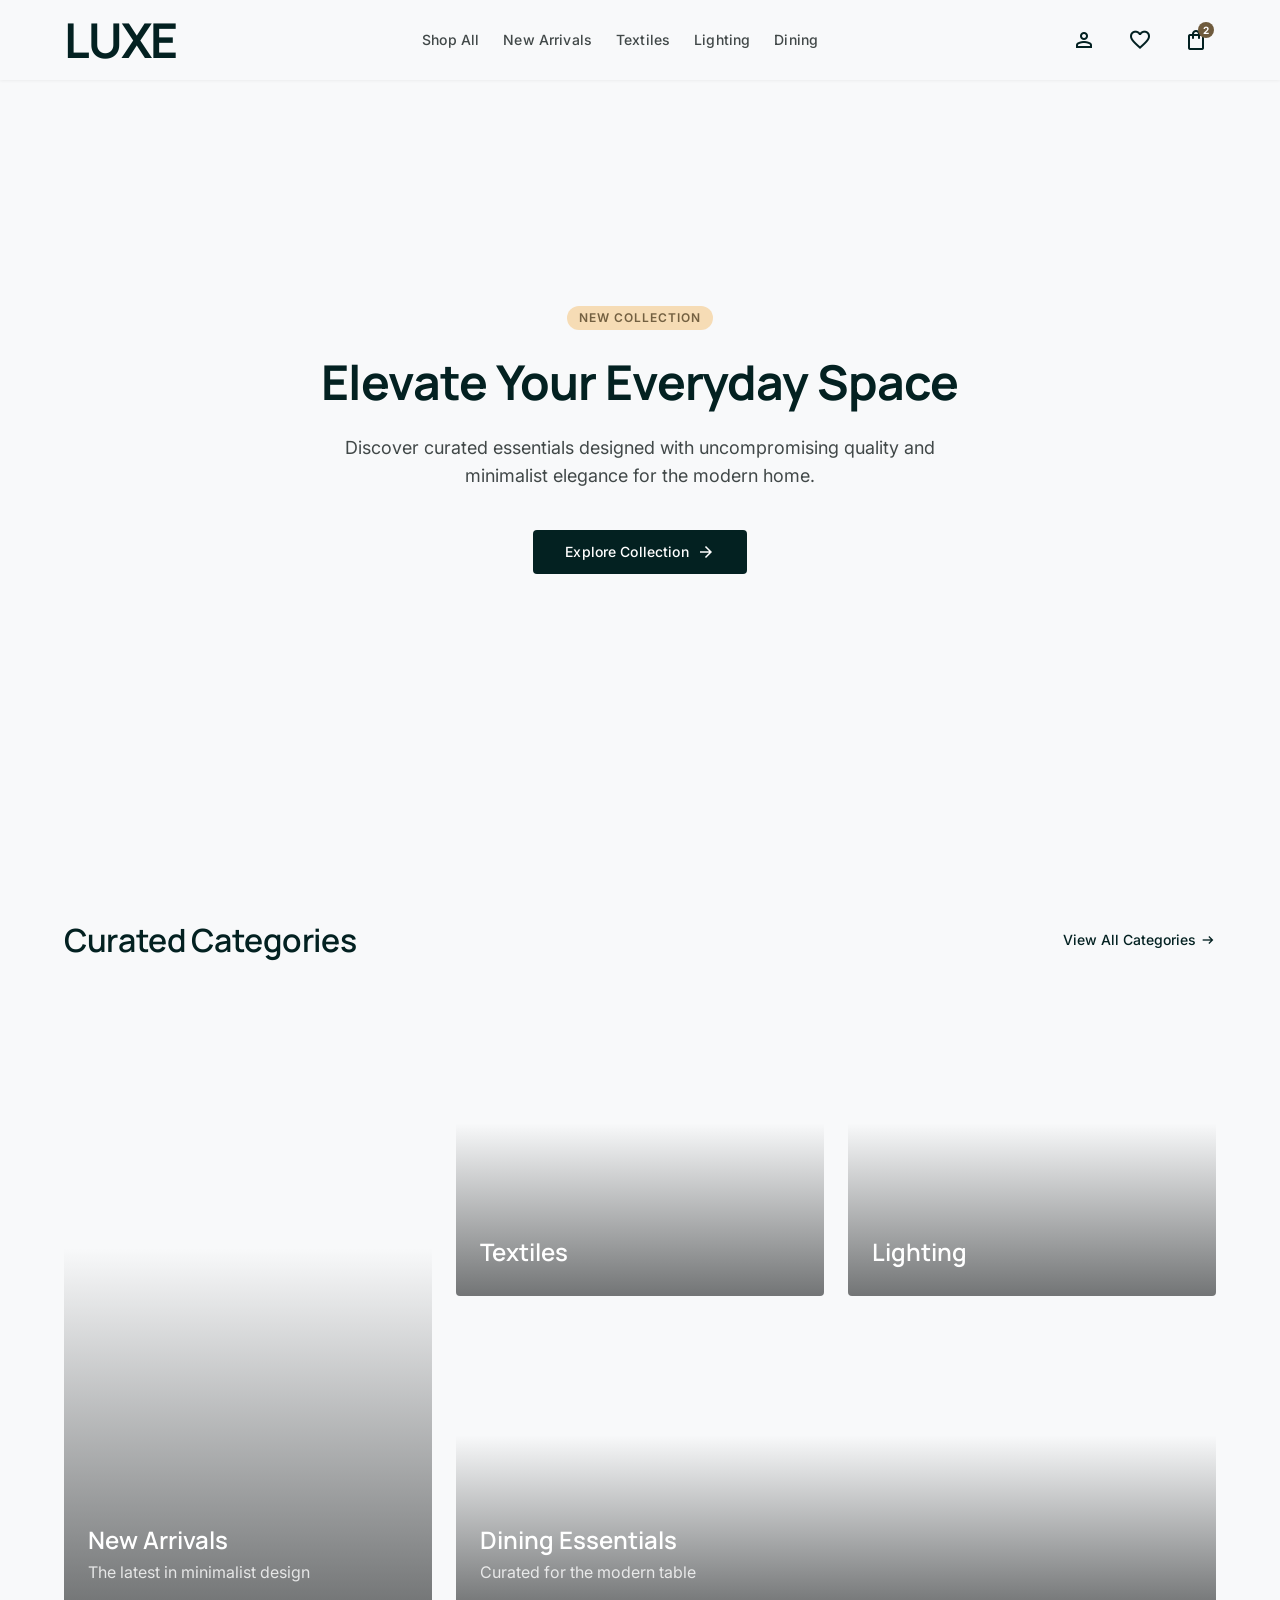
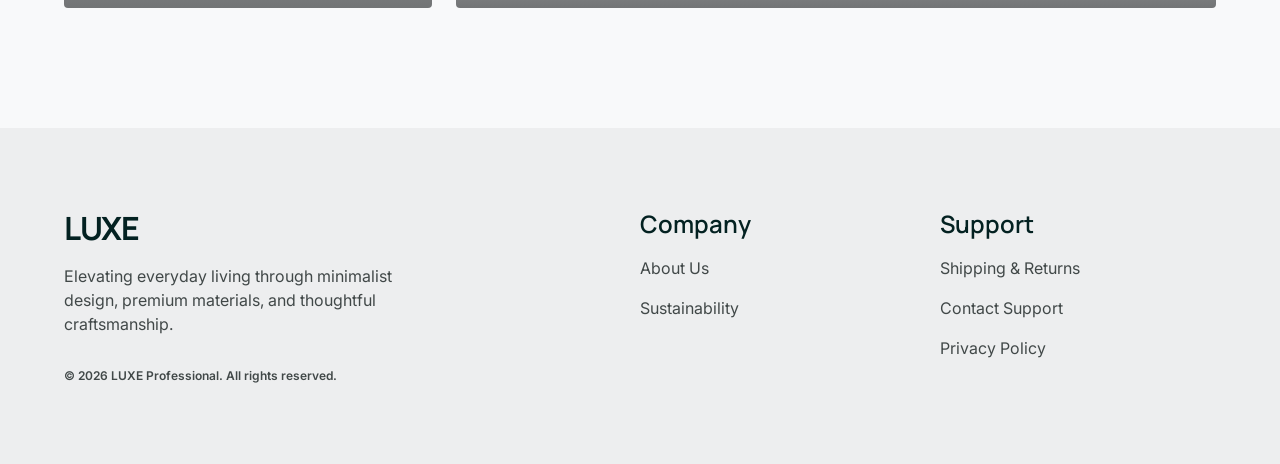
==== ethereal_commerce/index.html @ 3b14fc7d "first commit" ====
<!DOCTYPE html>
<html lang="en">

<head>
  <meta charset="utf-8" />
  <meta name="viewport" content="width=device-width, initial-scale=1.0" />
  <title>LUXE Professional — Elevate Your Everyday Space</title>
  <meta name="description"
    content="Discover curated essentials designed with uncompromising quality and minimalist elegance for the modern home." />
  <link rel="preconnect" href="https://fonts.googleapis.com" />
  <link rel="preconnect" href="https://fonts.gstatic.com" crossorigin />
  <link href="https://fonts.googleapis.com/css2?family=Material+Symbols+Outlined:wght,FILL@100..700,0..1&display=swap"
    rel="stylesheet" />
  <link href="css/styles.css" rel="stylesheet" />
</head>

<body>

  <!-- ======= HEADER ======= -->
  <header class="site-header" id="site-header">
    <div class="container header-inner">
      <a class="logo" href="index.html">LUXE</a>

      <nav class="nav-links" id="nav-links">
        <a class="nav-link" href="shop.html">Shop All</a>
        <a class="nav-link" href="shop.html?category=new-arrivals">New Arrivals</a>
        <a class="nav-link" href="shop.html?category=textiles">Textiles</a>
        <a class="nav-link" href="shop.html?category=lighting">Lighting</a>
        <a class="nav-link" href="shop.html?category=dining">Dining</a>
      </nav>

      <div class="header-icons">
        <button class="icon-btn" aria-label="Account">
          <span class="material-symbols-outlined">person</span>
        </button>
        <button class="icon-btn" aria-label="Wishlist">
          <span class="material-symbols-outlined">favorite</span>
        </button>
        <button class="icon-btn" aria-label="Cart" onclick="location.href='cart.html'">
          <span class="material-symbols-outlined">shopping_bag</span>
          <span class="cart-badge" id="cart-badge">2</span>
        </button>
        <button class="icon-btn mobile-menu-btn" aria-label="Menu" id="menu-toggle">
          <span class="material-symbols-outlined">menu</span>
        </button>
      </div>
    </div>
  </header>

  <!-- ======= MAIN ======= -->
  <main style="flex-grow:1;">

    <!-- Hero Section -->
    <section class="hero" id="hero">
      <div class="hero-bg"
        style="background-image: url('https://lh3.googleusercontent.com/aida-public/[base64]')">
      </div>
      <div class="hero-gradient"></div>
      <div class="hero-content">
        <span class="chip chip-champagne chip-pill animate-fade-in-up"
          style="margin-bottom:24px; letter-spacing:0.08em;">NEW COLLECTION</span>
        <h1 class="display-lg animate-fade-in-up stagger-1">Elevate Your Everyday Space</h1>
        <p class="body-lg animate-fade-in-up stagger-2">Discover curated essentials designed with uncompromising quality
          and minimalist elegance for the modern home.</p>
        <a class="btn btn-primary animate-fade-in-up stagger-3" href="shop.html">
          Explore Collection
          <span class="material-symbols-outlined" style="font-size:18px;">arrow_forward</span>
        </a>
      </div>
    </section>

    <!-- Curated Categories -->
    <section class="categories-section" id="categories">
      <div class="container">
        <div class="section-header">
          <h2 class="headline-lg">Curated Categories</h2>
          <a class="section-link" href="categories.html">
            View All Categories
            <span class="material-symbols-outlined" style="font-size:16px;">arrow_right_alt</span>
          </a>
        </div>

        <div class="categories-grid">
          <!-- Category 1: New Arrivals (tall) -->
          <a class="category-card" href="category.html?category=new-arrivals" id="cat-new-arrivals">
            <div class="category-card-bg"
              style="background-image: url('https://lh3.googleusercontent.com/aida-public/[base64]')">
            </div>
            <div class="category-card-overlay"></div>
            <div class="category-card-content">
              <h3 class="headline-md">New Arrivals</h3>
              <p class="body-md">The latest in minimalist design</p>
            </div>
          </a>

          <!-- Category 2: Textiles -->
          <a class="category-card" href="category.html?category=textiles" id="cat-textiles">
            <div class="category-card-bg"
              style="background-image: url('https://lh3.googleusercontent.com/aida-public/[base64]')">
            </div>
            <div class="category-card-overlay"></div>
            <div class="category-card-content">
              <h3 class="headline-md">Textiles</h3>
            </div>
          </a>

          <!-- Category 3: Lighting -->
          <a class="category-card" href="category.html?category=lighting" id="cat-lighting">
            <div class="category-card-bg"
              style="background-image: url('https://lh3.googleusercontent.com/aida-public/[base64]')">
            </div>
            <div class="category-card-overlay"></div>
            <div class="category-card-content">
              <h3 class="headline-md">Lighting</h3>
            </div>
          </a>

          <!-- Category 4: Dining Essentials (wide) -->
          <a class="category-card" href="category.html?category=dining" id="cat-dining">
            <div class="category-card-bg"
              style="background-image: url('https://lh3.googleusercontent.com/aida-public/[base64]')">
            </div>
            <div class="category-card-overlay"></div>
            <div class="category-card-content">
              <h3 class="headline-md">Dining Essentials</h3>
              <p class="body-md">Curated for the modern table</p>
            </div>
          </a>
        </div>
      </div>
    </section>

  </main>

  <!-- ======= FOOTER ======= -->
  <footer class="site-footer">
    <div class="container footer-inner">
      <div class="footer-brand">
        <span class="logo" style="font-size:32px; line-height:40px;">LUXE</span>
        <p class="footer-brand-desc">Elevating everyday living through minimalist design, premium materials, and
          thoughtful craftsmanship.</p>
        <p class="footer-copyright">© 2026 LUXE Professional. All rights reserved.</p>
      </div>
      <div>
        <h4 class="footer-col-title">Company</h4>
        <div class="footer-links">
          <a class="footer-link" href="#">About Us</a>
          <a class="footer-link" href="#">Sustainability</a>
        </div>
      </div>
      <div>
        <h4 class="footer-col-title">Support</h4>
        <div class="footer-links">
          <a class="footer-link" href="#">Shipping &amp; Returns</a>
          <a class="footer-link" href="#">Contact Support</a>
          <a class="footer-link" href="#">Privacy Policy</a>
        </div>
      </div>
    </div>
  </footer>

  <script src="js/app.js"></script>
</body>

</html>
---- ethereal_commerce/css/styles.css ----
/* ========================================================================
   LUXE — Design System (Ethereal Commerce)
   ======================================================================== */

/* --- Google Fonts --- */
@import url('https://fonts.googleapis.com/css2?family=Inter:wght@400;500;600&family=Manrope:wght@600;700&display=swap');

/* --- CSS Custom Properties --- */
:root {
  /* Colors — Surface */
  --surface: #f8f9fa;
  --surface-dim: #d9dadb;
  --surface-bright: #f8f9fa;
  --surface-container-lowest: #ffffff;
  --surface-container-low: #f3f4f5;
  --surface-container: #edeeef;
  --surface-container-high: #e7e8e9;
  --surface-container-highest: #e1e3e4;
  --on-surface: #191c1d;
  --on-surface-variant: #414848;
  --inverse-surface: #2e3132;
  --inverse-on-surface: #f0f1f2;
  --surface-variant: #e1e3e4;
  --surface-tint: #476363;

  /* Colors — Primary */
  --primary: #032121;
  --on-primary: #ffffff;
  --primary-container: #1a3636;
  --on-primary-container: #829f9f;
  --inverse-primary: #aecccc;
  --primary-fixed: #cae8e8;
  --primary-fixed-dim: #aecccc;
  --on-primary-fixed: #022020;
  --on-primary-fixed-variant: #304b4b;

  /* Colors — Secondary */
  --secondary: #6f5b3d;
  --on-secondary: #ffffff;
  --secondary-container: #f6dcb5;
  --on-secondary-container: #736041;
  --secondary-fixed: #f9dfb8;
  --secondary-fixed-dim: #dcc39e;
  --on-secondary-fixed: #261903;
  --on-secondary-fixed-variant: #554427;

  /* Colors — Tertiary */
  --tertiary: #2e170b;
  --on-tertiary: #ffffff;
  --tertiary-container: #462b1e;
  --on-tertiary-container: #b89180;
  --tertiary-fixed: #ffdbcc;
  --tertiary-fixed-dim: #e8bdaa;
  --on-tertiary-fixed: #2d160a;
  --on-tertiary-fixed-variant: #5e4032;

  /* Colors — Error */
  --error: #ba1a1a;
  --on-error: #ffffff;
  --error-container: #ffdad6;
  --on-error-container: #93000a;

  /* Colors — Background */
  --background: #f8f9fa;
  --on-background: #191c1d;

  /* Colors — Outline */
  --outline: #727878;
  --outline-variant: #c1c8c7;

  /* Border Radius */
  --radius-sm: 0.25rem;
  --radius: 0.5rem;
  --radius-md: 0.75rem;
  --radius-lg: 1rem;
  --radius-xl: 1.5rem;
  --radius-full: 9999px;

  /* Spacing */
  --unit: 8px;
  --gutter: 24px;
  --container-max: 1280px;
  --margin-desktop: 64px;
  --margin-mobile: 20px;

  /* Shadows */
  --shadow-sm: 0 1px 3px rgba(0, 0, 0, 0.05);
  --shadow-md: 0 4px 20px rgba(0, 0, 0, 0.05);
  --shadow-lg: 0 10px 40px rgba(0, 0, 0, 0.08);
}

/* --- Reset & Base --- */
*,
*::before,
*::after {
  margin: 0;
  padding: 0;
  box-sizing: border-box;
}

html {
  scroll-behavior: smooth;
  -webkit-text-size-adjust: 100%;
}

body {
  font-family: 'Inter', sans-serif;
  font-size: 16px;
  line-height: 24px;
  font-weight: 400;
  color: var(--on-background);
  background-color: var(--background);
  -webkit-font-smoothing: antialiased;
  -moz-osx-font-smoothing: grayscale;
  min-height: 100vh;
  display: flex;
  flex-direction: column;
}

a {
  color: inherit;
  text-decoration: none;
}

img {
  display: block;
  max-width: 100%;
  height: auto;
}

button {
  font-family: inherit;
  cursor: pointer;
  border: none;
  background: none;
  font-size: inherit;
  color: inherit;
}

input,
select {
  font-family: inherit;
  font-size: inherit;
  color: inherit;
}

ul,
ol {
  list-style: none;
}

/* --- Typography --- */
.display-lg {
  font-family: 'Manrope', sans-serif;
  font-size: 48px;
  line-height: 56px;
  font-weight: 700;
  letter-spacing: -0.02em;
}

.headline-lg {
  font-family: 'Manrope', sans-serif;
  font-size: 32px;
  line-height: 40px;
  font-weight: 600;
  letter-spacing: -0.01em;
}

.headline-md {
  font-family: 'Manrope', sans-serif;
  font-size: 24px;
  line-height: 32px;
  font-weight: 600;
}

.body-lg {
  font-family: 'Inter', sans-serif;
  font-size: 18px;
  line-height: 28px;
  font-weight: 400;
}

.body-md {
  font-family: 'Inter', sans-serif;
  font-size: 16px;
  line-height: 24px;
  font-weight: 400;
}

.label-md {
  font-family: 'Inter', sans-serif;
  font-size: 14px;
  line-height: 20px;
  font-weight: 500;
  letter-spacing: 0.01em;
}

.label-sm {
  font-family: 'Inter', sans-serif;
  font-size: 12px;
  line-height: 16px;
  font-weight: 600;
}

/* --- Layout --- */
.container {
  max-width: var(--container-max);
  margin: 0 auto;
  padding-left: var(--margin-desktop);
  padding-right: var(--margin-desktop);
  width: 100%;
}

/* --- Material Icons --- */
.material-symbols-outlined {
  font-variation-settings: 'FILL' 0, 'wght' 400, 'GRAD' 0, 'opsz' 24;
  vertical-align: middle;
}

.material-symbols-outlined.filled {
  font-variation-settings: 'FILL' 1, 'wght' 400, 'GRAD' 0, 'opsz' 24;
}

/* =====================================================
   HEADER / NAVBAR
   ===================================================== */
.site-header {
  position: sticky;
  top: 0;
  z-index: 50;
  background: var(--surface);
  box-shadow: var(--shadow-sm);
  transition: all 0.3s ease;
}

.header-inner {
  display: flex;
  align-items: center;
  justify-content: space-between;
  height: 80px;
}

.logo {
  font-family: 'Manrope', sans-serif;
  font-size: 48px;
  line-height: 56px;
  font-weight: 700;
  letter-spacing: -0.04em;
  color: var(--primary);
  transition: opacity 0.2s;
}

.logo:hover {
  opacity: 0.8;
}

/* Desktop Nav */
.nav-links {
  display: flex;
  align-items: center;
  gap: var(--gutter);
}

.nav-link {
  font-family: 'Inter', sans-serif;
  font-size: 14px;
  line-height: 20px;
  font-weight: 500;
  letter-spacing: 0.01em;
  color: var(--on-surface-variant);
  transition: color 0.2s, opacity 0.2s;
}

.nav-link:hover {
  color: var(--primary);
}

.nav-link.active {
  color: var(--primary);
  font-weight: 600;
  border-bottom: 2px solid var(--primary);
  padding-bottom: 2px;
}

/* Header Icons */
.header-icons {
  display: flex;
  align-items: center;
  gap: 16px;
  color: var(--primary);
}

.icon-btn {
  display: flex;
  align-items: center;
  justify-content: center;
  padding: 8px;
  transition: opacity 0.2s;
  position: relative;
}

.icon-btn:hover {
  opacity: 0.7;
}

.cart-badge {
  position: absolute;
  top: 2px;
  right: 2px;
  background: var(--secondary);
  color: var(--on-secondary);
  font-size: 10px;
  font-weight: 700;
  width: 16px;
  height: 16px;
  border-radius: var(--radius-full);
  display: flex;
  align-items: center;
  justify-content: center;
  line-height: 1;
}

/* Mobile Menu Toggle */
.mobile-menu-btn {
  display: none;
  padding: 8px;
  color: var(--primary);
}

/* =====================================================
   BUTTONS
   ===================================================== */
.btn {
  display: inline-flex;
  align-items: center;
  justify-content: center;
  gap: 8px;
  font-family: 'Inter', sans-serif;
  font-size: 14px;
  line-height: 20px;
  font-weight: 500;
  letter-spacing: 0.01em;
  border-radius: var(--radius-sm);
  padding: 12px 32px;
  transition: all 0.2s ease;
  cursor: pointer;
  border: none;
}

.btn-primary {
  background: var(--primary);
  color: var(--on-primary);
}

.btn-primary:hover {
  background: var(--primary-container);
  color: var(--on-primary);
}

.btn-secondary {
  background: transparent;
  color: var(--on-background);
  border: 1px solid var(--on-background);
}

.btn-secondary:hover {
  background: var(--surface-container);
}

.btn-ghost {
  background: transparent;
  color: var(--primary);
  padding: 8px 0;
}

.btn-ghost:hover {
  opacity: 0.8;
}

/* Full Width */
.btn-full {
  width: 100%;
}

/* =====================================================
   INPUTS
   ===================================================== */
.input-field {
  width: 100%;
  padding: 10px 16px;
  border: 1px solid var(--outline-variant);
  border-radius: var(--radius-sm);
  background: var(--surface-container-lowest);
  color: var(--on-background);
  font-family: 'Inter', sans-serif;
  font-size: 16px;
  line-height: 24px;
  transition: border-color 0.2s;
  outline: none;
}

.input-field:focus {
  border-color: var(--on-background);
}

.input-field::placeholder {
  color: var(--outline);
}

/* Select */
.select-field {
  appearance: none;
  background: transparent;
  border: 1px solid var(--outline-variant);
  color: var(--on-surface);
  font-family: 'Inter', sans-serif;
  font-size: 14px;
  line-height: 20px;
  font-weight: 500;
  padding: 10px 40px 10px 16px;
  border-radius: var(--radius-sm);
  cursor: pointer;
  transition: border-color 0.2s;
  outline: none;
}

.select-field:focus {
  border-color: var(--primary);
}

.select-wrapper {
  position: relative;
  display: inline-block;
}

.select-wrapper .material-symbols-outlined {
  position: absolute;
  right: 12px;
  top: 50%;
  transform: translateY(-50%);
  pointer-events: none;
  color: var(--on-surface-variant);
}

/* Checkbox */
.checkbox-label {
  display: flex;
  align-items: center;
  gap: 12px;
  cursor: pointer;
  font-size: 16px;
  line-height: 24px;
  color: var(--on-surface-variant);
  transition: color 0.2s;
}

.checkbox-label:hover {
  color: var(--primary);
}

.checkbox-label input[type="checkbox"] {
  width: 16px;
  height: 16px;
  accent-color: var(--primary);
  cursor: pointer;
  border-radius: var(--radius-sm);
}

/* =====================================================
   CHIPS / TAGS
   ===================================================== */
.chip {
  display: inline-block;
  padding: 4px 12px;
  font-family: 'Inter', sans-serif;
  font-size: 12px;
  line-height: 16px;
  font-weight: 600;
  letter-spacing: 0.05em;
  text-transform: uppercase;
  border-radius: var(--radius-sm);
}

.chip-secondary {
  background: var(--secondary);
  color: var(--on-secondary);
}

.chip-champagne {
  background: var(--secondary-container);
  color: var(--on-secondary-container);
}

.chip-tertiary {
  background: var(--tertiary);
  color: var(--on-tertiary);
}

.chip-outline {
  background: rgba(114, 120, 120, 0.15);
  color: var(--on-surface);
  backdrop-filter: blur(8px);
}

.chip-pill {
  border-radius: var(--radius-full);
}

/* =====================================================
   PRODUCT CARDS
   ===================================================== */
.product-card {
  display: flex;
  flex-direction: column;
  cursor: pointer;
}

.product-card-image {
  position: relative;
  width: 100%;
  aspect-ratio: 3 / 4;
  background: var(--surface-container-lowest);
  overflow: hidden;
  margin-bottom: 16px;
  border-radius: var(--radius-sm);
}

.product-card-image img {
  width: 100%;
  height: 100%;
  object-fit: contain;
  transition: transform 0.5s ease;
}

.product-card:hover .product-card-image img {
  transform: scale(1.05);
}

.product-card-image .chip {
  position: absolute;
  top: 16px;
  left: 16px;
  z-index: 2;
}

.product-card-image .quick-add {
  position: absolute;
  bottom: 16px;
  right: 16px;
  width: 44px;
  height: 44px;
  border-radius: var(--radius-full);
  background: rgba(248, 249, 250, 0.8);
  backdrop-filter: blur(8px);
  display: flex;
  align-items: center;
  justify-content: center;
  color: var(--primary);
  box-shadow: var(--shadow-sm);
  opacity: 0;
  transform: translateY(16px);
  transition: all 0.3s ease;
}

.product-card:hover .product-card-image .quick-add {
  opacity: 1;
  transform: translateY(0);
}

.quick-add:hover {
  background: var(--surface);
}

.product-card-info {
  display: flex;
  justify-content: space-between;
  align-items: flex-start;
}

.product-card-name {
  font-family: 'Manrope', sans-serif;
  font-size: 16px;
  line-height: 24px;
  font-weight: 600;
  color: var(--primary);
  margin-bottom: 4px;
}

.product-card-variant {
  font-size: 14px;
  color: var(--on-surface-variant);
}

.product-card-price {
  font-family: 'Inter', sans-serif;
  font-size: 18px;
  line-height: 28px;
  font-weight: 500;
  color: var(--primary);
}

/* Wishlist on card */
.product-card-image .wishlist-btn {
  position: absolute;
  top: 12px;
  right: 12px;
  width: 32px;
  height: 32px;
  border-radius: var(--radius-full);
  background: rgba(248, 249, 250, 0.8);
  display: flex;
  align-items: center;
  justify-content: center;
  color: var(--on-surface);
  opacity: 0;
  transition: all 0.3s ease;
}

.product-card:hover .product-card-image .wishlist-btn {
  opacity: 1;
}

.wishlist-btn:hover {
  color: var(--primary);
  background: var(--surface);
}

/* =====================================================
   BREADCRUMBS
   ===================================================== */
.breadcrumbs {
  display: flex;
  align-items: center;
  gap: 4px;
  font-size: 14px;
  font-weight: 500;
  color: var(--on-surface-variant);
  margin-bottom: 32px;
}

.breadcrumbs a {
  transition: color 0.2s;
}

.breadcrumbs a:hover {
  color: var(--primary);
}

.breadcrumbs .material-symbols-outlined {
  font-size: 16px;
}

.breadcrumbs .current {
  color: var(--primary);
  font-weight: 600;
}

/* =====================================================
   QUANTITY SELECTOR
   ===================================================== */
.qty-selector {
  display: flex;
  align-items: center;
  border: 1px solid var(--outline-variant);
  border-radius: var(--radius-sm);
  overflow: hidden;
}

.qty-selector button {
  width: 40px;
  height: 40px;
  display: flex;
  align-items: center;
  justify-content: center;
  color: var(--on-surface-variant);
  transition: background 0.2s, color 0.2s;
}

.qty-selector button:hover {
  background: var(--surface-container);
  color: var(--primary);
}

.qty-selector .qty-value {
  width: 40px;
  text-align: center;
  font-size: 16px;
  line-height: 24px;
  border: none;
  background: transparent;
  outline: none;
}

/* =====================================================
   SIZE SELECTOR
   ===================================================== */
.size-grid {
  display: grid;
  grid-template-columns: repeat(4, 1fr);
  gap: 12px;
}

.size-btn {
  padding: 8px;
  text-align: center;
  border: 1px solid var(--outline-variant);
  border-radius: var(--radius-sm);
  font-family: 'Inter', sans-serif;
  font-size: 14px;
  font-weight: 500;
  color: var(--on-surface-variant);
  transition: all 0.2s;
}

.size-btn:hover {
  border-color: var(--primary);
  color: var(--primary);
}

.size-btn.active {
  border-width: 2px;
  border-color: var(--primary);
  color: var(--primary);
  font-weight: 600;
}

.size-btn.disabled {
  color: var(--outline);
  cursor: not-allowed;
  background: var(--surface-container-lowest);
}

/* =====================================================
   COLOR SELECTOR
   ===================================================== */
.color-swatches {
  display: flex;
  gap: 12px;
}

.color-swatch {
  width: 32px;
  height: 32px;
  border-radius: var(--radius-full);
  border: none;
  cursor: pointer;
  transition: all 0.2s;
  outline: 1px solid var(--outline-variant);
  outline-offset: 2px;
}

.color-swatch.active {
  outline: 2px solid var(--primary);
  outline-offset: 2px;
}

.color-swatch:hover {
  outline-color: var(--outline);
}

/* =====================================================
   ACCORDION (Details & Care / Shipping)
   ===================================================== */
.accordion {
  border-top: 1px solid var(--surface-variant);
}

.accordion details {
  border-bottom: 1px solid var(--surface-variant);
}

.accordion summary {
  display: flex;
  justify-content: space-between;
  align-items: center;
  padding: 16px 0;
  cursor: pointer;
  list-style: none;
  font-family: 'Manrope', sans-serif;
  font-size: 18px;
  font-weight: 600;
  color: var(--on-surface);
}

.accordion summary::-webkit-details-marker {
  display: none;
}

.accordion summary .material-symbols-outlined {
  transition: transform 0.3s ease;
  color: var(--on-surface-variant);
}

.accordion details[open] summary .material-symbols-outlined {
  transform: rotate(180deg);
}

.accordion .accordion-content {
  padding-bottom: 16px;
  font-size: 16px;
  line-height: 24px;
  color: var(--on-surface-variant);
}

.accordion .accordion-content ul {
  list-style: disc;
  padding-left: 20px;
}

.accordion .accordion-content ul li {
  margin-bottom: 8px;
}

/* =====================================================
   PAGINATION
   ===================================================== */
.pagination {
  display: flex;
  justify-content: center;
  align-items: center;
  gap: 8px;
  margin-top: 80px;
}

.page-btn {
  width: 40px;
  height: 40px;
  display: flex;
  align-items: center;
  justify-content: center;
  border-radius: var(--radius-sm);
  font-size: 14px;
  font-weight: 500;
  color: var(--on-surface-variant);
  transition: all 0.2s;
}

.page-btn:hover {
  background: var(--surface-container);
}

.page-btn.active {
  background: var(--primary);
  color: var(--on-primary);
}

.page-arrow {
  width: 40px;
  height: 40px;
  display: flex;
  align-items: center;
  justify-content: center;
  border: 1px solid var(--outline-variant);
  border-radius: var(--radius-sm);
  color: var(--on-surface-variant);
  transition: all 0.2s;
}

.page-arrow:hover {
  color: var(--primary);
  border-color: var(--primary);
}

.page-arrow:disabled {
  cursor: not-allowed;
  opacity: 0.4;
}

/* =====================================================
   PAGE-SPECIFIC: CATEGORY LANDING PAGES
   ===================================================== */
.category-hero {
  position: relative;
  min-height: calc(100vh - 80px);
  display: flex;
  align-items: end;
  background-size: cover;
  background-position: center;
  color: #ffffff;
}

.category-hero-overlay {
  position: absolute;
  inset: 0;
  background: linear-gradient(90deg, rgba(25, 28, 29, 0.76), rgba(25, 28, 29, 0.22));
}

.category-hero-content {
  position: relative;
  z-index: 1;
  max-width: 720px;
  padding-top: 96px;
  padding-bottom: 72px;
}

.category-breadcrumbs {
  margin-bottom: 56px;
}

.category-breadcrumbs a,
.category-breadcrumbs .current {
  color: rgba(255, 255, 255, 0.85);
}

.category-hero .category-eyebrow,
.category-hero h1,
.category-hero p {
  color: #ffffff;
}

.category-hero h1 {
  margin: 12px 0 16px;
}

.category-hero .body-lg {
  max-width: 620px;
  margin-bottom: 32px;
}

.categories-page {
  padding: 64px 0 120px;
}

.categories-page-heading {
  max-width: 680px;
  margin: 40px 0 52px;
}

.categories-page-heading .label-md {
  color: var(--secondary);
  margin-bottom: 12px;
}

.categories-page-heading h1 {
  color: var(--primary);
  margin-bottom: 16px;
}

.categories-page-heading p {
  color: var(--on-surface-variant);
}

.all-categories-grid {
  display: grid;
  grid-template-columns: repeat(2, 1fr);
  gap: 20px;
}

.all-category-card {
  position: relative;
  min-height: 310px;
  padding: 28px;
  display: flex;
  flex-direction: column;
  justify-content: end;
  overflow: hidden;
  background-size: cover;
  background-position: center;
  color: #ffffff;
  border-radius: var(--radius-sm);
  isolation: isolate;
}

.all-category-card::before {
  content: '';
  position: absolute;
  inset: 0;
  z-index: -1;
  background: linear-gradient(to top, rgba(25, 28, 29, 0.72), rgba(25, 28, 29, 0.1));
  transition: background 0.2s;
}

.all-category-card:hover::before {
  background: linear-gradient(to top, rgba(25, 28, 29, 0.82), rgba(25, 28, 29, 0.22));
}

.all-category-card span {
  font-size: 30px;
  font-weight: 500;
  margin-bottom: 8px;
}

.all-category-card small {
  font-size: 16px;
  color: rgba(255, 255, 255, 0.85);
}

@media (max-width: 700px) {
  .category-hero {
    min-height: 480px;
  }

  .all-categories-grid {
    grid-template-columns: 1fr;
  }
}

/* =====================================================
   FOOTER
   ===================================================== */
.site-footer {
  margin-top: auto;
  background: var(--surface-container);
  width: 100%;
}

.footer-inner {
  display: grid;
  grid-template-columns: 2fr 1fr 1fr;
  gap: var(--gutter);
  padding-top: 80px;
  padding-bottom: 80px;
}

.footer-brand .logo {
  margin-bottom: 16px;
  display: block;
}

.footer-brand-desc {
  font-size: 16px;
  line-height: 24px;
  color: var(--on-surface-variant);
  max-width: 360px;
  margin-bottom: 32px;
}

.footer-copyright {
  font-size: 12px;
  line-height: 16px;
  font-weight: 600;
  color: var(--on-surface-variant);
}

.footer-col-title {
  font-family: 'Manrope', sans-serif;
  font-size: 24px;
  line-height: 32px;
  font-weight: 600;
  color: var(--primary);
  margin-bottom: 16px;
}

.footer-links {
  display: flex;
  flex-direction: column;
  gap: 16px;
}

.footer-link {
  font-size: 16px;
  line-height: 24px;
  color: var(--on-surface-variant);
  transition: all 0.2s;
}

.footer-link:hover {
  color: var(--on-surface);
  text-decoration: underline;
}

/* =====================================================
   PAGE-SPECIFIC: HERO
   ===================================================== */
.hero {
  position: relative;
  height: 80vh;
  min-height: 600px;
  width: 100%;
  display: flex;
  align-items: center;
  justify-content: center;
  overflow: hidden;
}

.hero-bg {
  position: absolute;
  inset: 0;
  background-size: cover;
  background-position: center;
  background-repeat: no-repeat;
  opacity: 0.9;
}

.hero-gradient {
  position: absolute;
  inset: 0;
  background: linear-gradient(to top, rgba(248, 249, 250, 0.8), transparent 60%, transparent);
}

.hero-content {
  position: relative;
  z-index: 10;
  text-align: center;
  display: flex;
  flex-direction: column;
  align-items: center;
  max-width: 768px;
  padding: 0 var(--margin-desktop);
}

.hero-content h1 {
  color: var(--primary);
  margin-bottom: 24px;
}

.hero-content p {
  color: var(--on-surface-variant);
  margin-bottom: 40px;
  max-width: 640px;
}

/* =====================================================
   PAGE-SPECIFIC: CATEGORIES GRID
   ===================================================== */
.categories-section {
  padding: 120px 0;
}

.section-header {
  display: flex;
  align-items: center;
  justify-content: space-between;
  margin-bottom: 48px;
}

.section-header h2 {
  color: var(--primary);
}

.section-link {
  display: inline-flex;
  align-items: center;
  gap: 4px;
  font-size: 14px;
  font-weight: 500;
  color: var(--primary);
  transition: opacity 0.2s;
}

.section-link:hover {
  text-decoration: underline;
  text-underline-offset: 4px;
}

.categories-grid {
  display: grid;
  grid-template-columns: repeat(3, 1fr);
  grid-template-rows: repeat(2, 1fr);
  gap: var(--gutter);
  height: 600px;
}

.category-card {
  position: relative;
  overflow: hidden;
  border-radius: var(--radius-sm);
  display: block;
}

.category-card:nth-child(1) {
  grid-row: 1 / 3;
}

.category-card:nth-child(4) {
  grid-column: 2 / 4;
}

.category-card-bg {
  position: absolute;
  inset: 0;
  background-size: cover;
  background-position: center;
  transition: transform 0.7s ease;
}

.category-card:hover .category-card-bg {
  transform: scale(1.05);
}

.category-card-overlay {
  position: absolute;
  inset: 0;
  background: linear-gradient(to top, rgba(25, 28, 29, 0.6), transparent 60%);
}

.category-card-content {
  position: absolute;
  bottom: 0;
  left: 0;
  padding: 24px;
  width: 100%;
}

.category-card-content h3 {
  color: #ffffff;
  margin-bottom: 4px;
}

.category-card-content p {
  color: rgba(255, 255, 255, 0.8);
  font-size: 16px;
}

/* =====================================================
   PAGE-SPECIFIC: SHOP / CATALOG
   ===================================================== */
.shop-header {
  display: flex;
  flex-direction: column;
  gap: 24px;
  margin-bottom: 40px;
  padding-bottom: 24px;
  border-bottom: 1px solid var(--surface-container-highest);
}

.shop-header-row {
  display: flex;
  justify-content: space-between;
  align-items: flex-end;
}

.shop-layout {
  display: flex;
  gap: var(--gutter);
}

.shop-sidebar {
  width: 256px;
  flex-shrink: 0;
  padding-right: 32px;
}

.shop-content {
  flex: 1;
}

.filter-group {
  margin-bottom: 32px;
  padding-bottom: 24px;
  border-bottom: 1px solid var(--surface-container-highest);
}

.filter-title {
  font-family: 'Manrope', sans-serif;
  font-size: 18px;
  font-weight: 600;
  color: var(--primary);
  margin-bottom: 16px;
  display: flex;
  justify-content: space-between;
  align-items: center;
  cursor: pointer;
}

.filter-options {
  display: flex;
  flex-direction: column;
  gap: 12px;
}

.price-range {
  display: flex;
  align-items: center;
  gap: 8px;
}

.price-input-wrap {
  position: relative;
  flex: 1;
}

.price-input-wrap .currency {
  position: absolute;
  left: 12px;
  top: 50%;
  transform: translateY(-50%);
  color: var(--on-surface-variant);
}

.price-input {
  width: 100%;
  padding: 8px 12px 8px 28px;
  border: 1px solid var(--outline-variant);
  border-radius: var(--radius-sm);
  background: transparent;
  font-size: 16px;
  outline: none;
  transition: border-color 0.2s;
}

.price-input:focus {
  border-color: var(--primary);
}

.size-filter-grid {
  display: grid;
  grid-template-columns: repeat(3, 1fr);
  gap: 8px;
}

.product-grid {
  display: grid;
  grid-template-columns: repeat(3, 1fr);
  gap: 24px 24px;
  row-gap: 48px;
}

/* =====================================================
   PAGE-SPECIFIC: PRODUCT DETAIL
   ===================================================== */
.product-hero {
  display: grid;
  grid-template-columns: 7fr 5fr;
  gap: 48px;
  margin-bottom: 96px;
}

.gallery {
  display: flex;
  gap: 16px;
  height: 720px;
}

.thumbnails {
  display: flex;
  flex-direction: column;
  gap: 16px;
  width: 96px;
  flex-shrink: 0;
  overflow-y: auto;
}

.thumb {
  width: 100%;
  height: 128px;
  border-radius: var(--radius-sm);
  overflow: hidden;
  border: 2px solid transparent;
  opacity: 0.7;
  cursor: pointer;
  transition: all 0.2s;
  flex-shrink: 0;
}

.thumb:hover {
  opacity: 1;
  border-color: var(--outline-variant);
}

.thumb.active {
  opacity: 1;
  border-color: var(--primary);
}

.thumb img {
  width: 100%;
  height: 100%;
  object-fit: contain;
}

.main-image {
  flex: 1;
  border-radius: var(--radius);
  overflow: hidden;
  background: var(--surface-container-low);
  position: relative;
}

.main-image img {
  width: 100%;
  height: 100%;
  object-fit: contain;
  transition: transform 0.7s ease;
}

.main-image:hover img {
  transform: scale(1.05);
}

.main-image .chip {
  position: absolute;
  top: 16px;
  left: 16px;
  z-index: 2;
}

.product-info {
  display: flex;
  flex-direction: column;
}

.product-title {
  margin-bottom: 8px;
}

.product-meta {
  display: flex;
  align-items: center;
  gap: 16px;
  margin-bottom: 16px;
}

.product-price {
  font-family: 'Inter', sans-serif;
  font-size: 18px;
  line-height: 28px;
  font-weight: 600;
  color: var(--primary);
}

.rating {
  display: flex;
  align-items: center;
  color: var(--secondary);
}

.rating .material-symbols-outlined {
  font-size: 18px;
}

.rating-count {
  margin-left: 8px;
  font-size: 12px;
  font-weight: 600;
  color: var(--on-surface-variant);
}

.product-description {
  color: var(--on-surface-variant);
  margin-bottom: 24px;
}

.divider {
  height: 1px;
  background: var(--surface-variant);
  width: 100%;
  margin: 24px 0;
}

.selector-header {
  display: flex;
  justify-content: space-between;
  align-items: flex-end;
  margin-bottom: 12px;
}

.selector-label {
  font-size: 14px;
  font-weight: 500;
  color: var(--on-surface);
}

.selector-label span {
  color: var(--on-surface-variant);
  margin-left: 4px;
}

.size-guide-link {
  font-size: 12px;
  font-weight: 600;
  color: var(--on-surface-variant);
  text-decoration: underline;
  transition: color 0.2s;
}

.size-guide-link:hover {
  color: var(--primary);
}

.product-actions {
  display: flex;
  gap: 16px;
  margin-bottom: 32px;
}

.product-actions .qty-selector {
  height: 48px;
  width: 128px;
  flex-shrink: 0;
}

.product-actions .qty-selector button {
  width: 40px;
  height: 100%;
}

.product-actions .btn-primary {
  flex: 1;
  height: 48px;
}

.wishlist-action {
  width: 48px;
  height: 48px;
  border: 1px solid var(--outline-variant);
  border-radius: var(--radius-sm);
  display: flex;
  align-items: center;
  justify-content: center;
  color: var(--on-surface-variant);
  flex-shrink: 0;
  transition: all 0.2s;
}

.wishlist-action:hover {
  color: var(--primary);
  border-color: var(--primary);
}

/* Complete the Look */
.related-section {
  margin-top: 128px;
}

.related-section .section-header {
  margin-bottom: 32px;
}

.related-grid {
  display: grid;
  grid-template-columns: repeat(4, 1fr);
  gap: var(--gutter);
}

.related-card {
  display: block;
}

.related-card-image {
  aspect-ratio: 3 / 4;
  background: var(--surface-container);
  border-radius: var(--radius);
  overflow: hidden;
  margin-bottom: 16px;
  position: relative;
}

.related-card-image img {
  width: 100%;
  height: 100%;
  object-fit: contain;
  transition: transform 0.5s ease;
}

.related-card:hover .related-card-image img {
  transform: scale(1.05);
}

.related-card-image .wishlist-btn {
  position: absolute;
  top: 12px;
  right: 12px;
  width: 32px;
  height: 32px;
  border-radius: var(--radius-full);
  background: rgba(248, 249, 250, 0.8);
  display: flex;
  align-items: center;
  justify-content: center;
  color: var(--on-surface);
  opacity: 0;
  transition: all 0.3s ease;
}

.related-card:hover .related-card-image .wishlist-btn {
  opacity: 1;
}

.related-card-name {
  font-family: 'Manrope', sans-serif;
  font-size: 16px;
  font-weight: 600;
  color: var(--on-surface);
  transition: color 0.2s;
}

.related-card:hover .related-card-name {
  color: var(--primary);
}

.related-card-price {
  font-size: 16px;
  color: var(--on-surface-variant);
  margin-top: 4px;
}

/* =====================================================
   PAGE-SPECIFIC: CART
   ===================================================== */
.cart-page {
  padding: 80px 0;
}

.cart-header {
  margin-bottom: 48px;
}

.cart-header h1 {
  margin-bottom: 8px;
}

.cart-header p {
  color: var(--on-surface-variant);
}

.cart-header a {
  color: var(--primary);
  text-decoration: underline;
  transition: opacity 0.2s;
}

.cart-header a:hover {
  opacity: 0.7;
}

.cart-layout {
  display: grid;
  grid-template-columns: 8fr 4fr;
  gap: var(--gutter);
  align-items: start;
}

.cart-items {
  display: flex;
  flex-direction: column;
  gap: 24px;
}

.cart-item {
  display: flex;
  background: var(--surface-container-lowest);
  border-radius: var(--radius);
  overflow: hidden;
  border: 1px solid var(--surface-variant);
}

.cart-item-image {
  width: 192px;
  min-height: 192px;
  background: var(--surface-container-low);
  flex-shrink: 0;
}

.cart-item-image img {
  width: 100%;
  height: 100%;
  object-fit: contain;
}

.cart-item-details {
  padding: 24px;
  flex: 1;
  display: flex;
  flex-direction: column;
  justify-content: space-between;
}

.cart-item-top {
  display: flex;
  justify-content: space-between;
  align-items: flex-start;
}

.cart-item-name {
  font-family: 'Manrope', sans-serif;
  font-size: 24px;
  line-height: 32px;
  font-weight: 600;
  color: var(--on-background);
  margin-bottom: 4px;
}

.cart-item-variant {
  color: var(--on-surface-variant);
  margin-bottom: 8px;
}

.cart-item-price {
  font-size: 18px;
  line-height: 28px;
  font-weight: 500;
  color: var(--on-background);
}

.cart-item-bottom {
  display: flex;
  justify-content: space-between;
  align-items: center;
  margin-top: 24px;
}

.remove-btn {
  display: flex;
  align-items: center;
  gap: 4px;
  font-size: 14px;
  font-weight: 500;
  color: var(--on-surface-variant);
  transition: color 0.2s;
}

.remove-btn:hover {
  color: var(--error);
}

.remove-btn .material-symbols-outlined {
  font-size: 18px;
}

/* Order Summary */
.order-summary {
  position: sticky;
  top: 112px;
  background: var(--surface-container-lowest);
  border-radius: var(--radius);
  padding: 24px;
  border: 1px solid var(--surface-variant);
  box-shadow: var(--shadow-sm);
}

.order-summary h2 {
  margin-bottom: 24px;
}

.summary-lines {
  display: flex;
  flex-direction: column;
  gap: 16px;
  margin-bottom: 24px;
  padding-bottom: 24px;
  border-bottom: 1px solid var(--surface-variant);
}

.summary-line {
  display: flex;
  justify-content: space-between;
  font-size: 16px;
  line-height: 24px;
  color: var(--on-surface);
}

.summary-total {
  display: flex;
  justify-content: space-between;
  align-items: flex-end;
  margin-bottom: 32px;
}

.summary-total .total-label {
  font-size: 18px;
  font-weight: 600;
  color: var(--on-background);
}

.summary-total .total-amount {
  font-family: 'Manrope', sans-serif;
  font-size: 24px;
  line-height: 32px;
  font-weight: 600;
  color: var(--on-background);
}

.promo-section {
  margin-bottom: 24px;
}

.promo-label {
  display: block;
  font-size: 12px;
  font-weight: 600;
  color: var(--on-surface-variant);
  margin-bottom: 8px;
}

.promo-row {
  display: flex;
  gap: 8px;
}

.promo-row .input-field {
  flex: 1;
}

.promo-row .btn-secondary {
  padding: 10px 16px;
  flex-shrink: 0;
}

.checkout-btn {
  width: 100%;
  padding: 16px 32px;
  font-weight: 600;
}

/* =====================================================
   RESPONSIVE
   ===================================================== */
@media (max-width: 1024px) {
  :root {
    --margin-desktop: 32px;
  }

  .product-hero {
    grid-template-columns: 1fr;
  }

  .gallery {
    height: 500px;
    flex-direction: column-reverse;
  }

  .thumbnails {
    flex-direction: row;
    width: 100%;
    height: auto;
    overflow-x: auto;
  }

  .thumb {
    width: 80px;
    height: 96px;
    flex-shrink: 0;
  }

  .related-grid {
    grid-template-columns: repeat(2, 1fr);
  }

  .cart-layout {
    grid-template-columns: 1fr;
  }

  .footer-inner {
    grid-template-columns: 1fr 1fr;
    gap: 40px;
  }
}

@media (max-width: 768px) {
  :root {
    --margin-desktop: var(--margin-mobile);
  }

  .display-lg {
    font-size: 36px;
    line-height: 44px;
  }

  .headline-lg {
    font-size: 26px;
    line-height: 34px;
  }

  .nav-links {
    display: none;
  }

  .nav-links.open {
    display: flex;
    flex-direction: column;
    position: absolute;
    top: 80px;
    left: 0;
    right: 0;
    background: var(--surface);
    padding: 24px var(--margin-mobile);
    gap: 16px;
    box-shadow: var(--shadow-md);
    z-index: 100;
  }

  .mobile-menu-btn {
    display: flex;
  }

  .hero {
    min-height: 500px;
    height: 70vh;
  }

  .categories-section {
    padding: 64px 0;
  }

  .categories-grid {
    grid-template-columns: 1fr;
    grid-template-rows: auto;
    height: auto;
  }

  .categories-grid .category-card {
    min-height: 240px;
    grid-column: auto !important;
    grid-row: auto !important;
  }

  .shop-sidebar {
    display: none;
  }

  .product-grid {
    grid-template-columns: repeat(2, 1fr);
  }

  .cart-item {
    flex-direction: column;
  }

  .cart-item-image {
    width: 100%;
    height: 200px;
  }

  .footer-inner {
    grid-template-columns: 1fr;
    gap: 32px;
  }

  .product-actions {
    flex-wrap: wrap;
  }

  .related-grid {
    grid-template-columns: repeat(2, 1fr);
  }
}

@media (max-width: 480px) {
  .product-grid {
    grid-template-columns: 1fr;
  }

  .related-grid {
    grid-template-columns: 1fr;
  }

  .size-grid {
    grid-template-columns: repeat(4, 1fr);
  }
}

/* =====================================================
   ANIMATIONS / MICRO-INTERACTIONS
   ===================================================== */
@keyframes fadeInUp {
  from {
    opacity: 0;
    transform: translateY(20px);
  }

  to {
    opacity: 1;
    transform: translateY(0);
  }
}

.animate-fade-in-up {
  animation: fadeInUp 0.6s ease forwards;
}

.stagger-1 {
  animation-delay: 0.1s;
}

.stagger-2 {
  animation-delay: 0.2s;
}

.stagger-3 {
  animation-delay: 0.3s;
}

.stagger-4 {
  animation-delay: 0.4s;
}

/* Scrollbar styling for thumbnails */
.thumbnails::-webkit-scrollbar {
  width: 4px;
  height: 4px;
}

.thumbnails::-webkit-scrollbar-track {
  background: var(--surface-container-low);
}

.thumbnails::-webkit-scrollbar-thumb {
  background: var(--outline-variant);
  border-radius: 4px;
}

/* Star rating half */
.star-half {
  font-variation-settings: 'FILL' 0, 'wght' 400, 'GRAD' 0, 'opsz' 24;
}

/* =====================================================
   CHECKOUT PAGE & MODAL
   ===================================================== */
.checkout-page {
  padding: 80px 0;
}

.checkout-grid {
  display: grid;
  grid-template-columns: 7fr 5fr;
  gap: 64px;
  align-items: start;
}

.checkout-form-section {
  display: flex;
  flex-direction: column;
  gap: 32px;
}

.checkout-form-group h2 {
  margin-bottom: 24px;
  color: var(--primary);
  font-family: 'Manrope', sans-serif;
  font-size: 24px;
}

.form-row {
  display: grid;
  grid-template-columns: 1fr 1fr;
  gap: 16px;
  margin-bottom: 16px;
}

.form-field {
  display: flex;
  flex-direction: column;
  gap: 8px;
  margin-bottom: 16px;
}

.form-field label {
  font-size: 14px;
  font-weight: 500;
  color: var(--on-surface);
}

.payment-methods {
  display: flex;
  gap: 16px;
  margin-bottom: 24px;
}

.payment-method {
  flex: 1;
  padding: 16px;
  border: 1px solid var(--outline-variant);
  border-radius: var(--radius-sm);
  text-align: center;
  cursor: pointer;
  transition: all 0.2s;
  font-weight: 500;
  color: var(--on-surface-variant);
}

.payment-method:hover {
  border-color: var(--primary);
  color: var(--primary);
}

.payment-method.active {
  border-width: 2px;
  border-color: var(--primary);
  color: var(--primary);
  font-weight: 600;
}

/* Modal */
.modal-overlay {
  position: fixed;
  inset: 0;
  background: rgba(25, 28, 29, 0.8);
  backdrop-filter: blur(4px);
  display: none;
  align-items: center;
  justify-content: center;
  z-index: 1000;
}

.modal-content {
  background: var(--surface-container-lowest);
  width: 100%;
  max-width: 480px;
  padding: 48px;
  border-radius: var(--radius);
  text-align: center;
  box-shadow: var(--shadow-lg);
  animation: fadeInUp 0.4s ease forwards;
}

.modal-content .material-symbols-outlined {
  font-size: 64px;
  color: var(--secondary);
  margin-bottom: 24px;
}

.modal-content h2 {
  color: var(--primary);
  margin-bottom: 16px;
}

.modal-content p {
  color: var(--on-surface-variant);
  margin-bottom: 32px;
}

@media (max-width: 1024px) {
  .product-detail-modal .modal-content {
    grid-template-columns: 1fr;
    max-height: 90vh;
  }

  .product-detail-layout {
    grid-template-columns: 1fr;
    gap: var(--space-6);
  }

  .gallery {
    height: auto;
    max-height: 500px;
    flex-direction: column-reverse;
  }

  .gallery-thumbs {
    flex-direction: row;
    width: 100%;
    max-height: 80px;
    overflow-x: auto;
    overflow-y: hidden;
  }

  .thumb {
    width: 70px;
    height: 70px;
    flex-shrink: 0;
  }

  .size-grid {
    grid-template-columns: repeat(4, 1fr);
  }

  .spec-grid {
    grid-template-columns: repeat(2, 1fr);
  }

  .pagination {
    margin-top: var(--space-6);
    padding-top: var(--space-4);
  }

  .page-arrow {
    width: 38px;
    height: 38px;
  }

  .page-arrow:hover {
    color: var(--primary);
    border-color: var(--primary);
  }

  .page-arrow:disabled {
    cursor: not-allowed;
    opacity: 0.4;
  }

  .page-number {
    width: 38px;
    height: 38px;
    font-size: var(--font-size-xs);
  }
}

@media (max-width: 480px) {

  .size-grid,
  .size-filter-grid {
    grid-template-columns: repeat(2, 1fr);
  }

  .spec-grid {
    grid-template-columns: 1fr;
  }
}
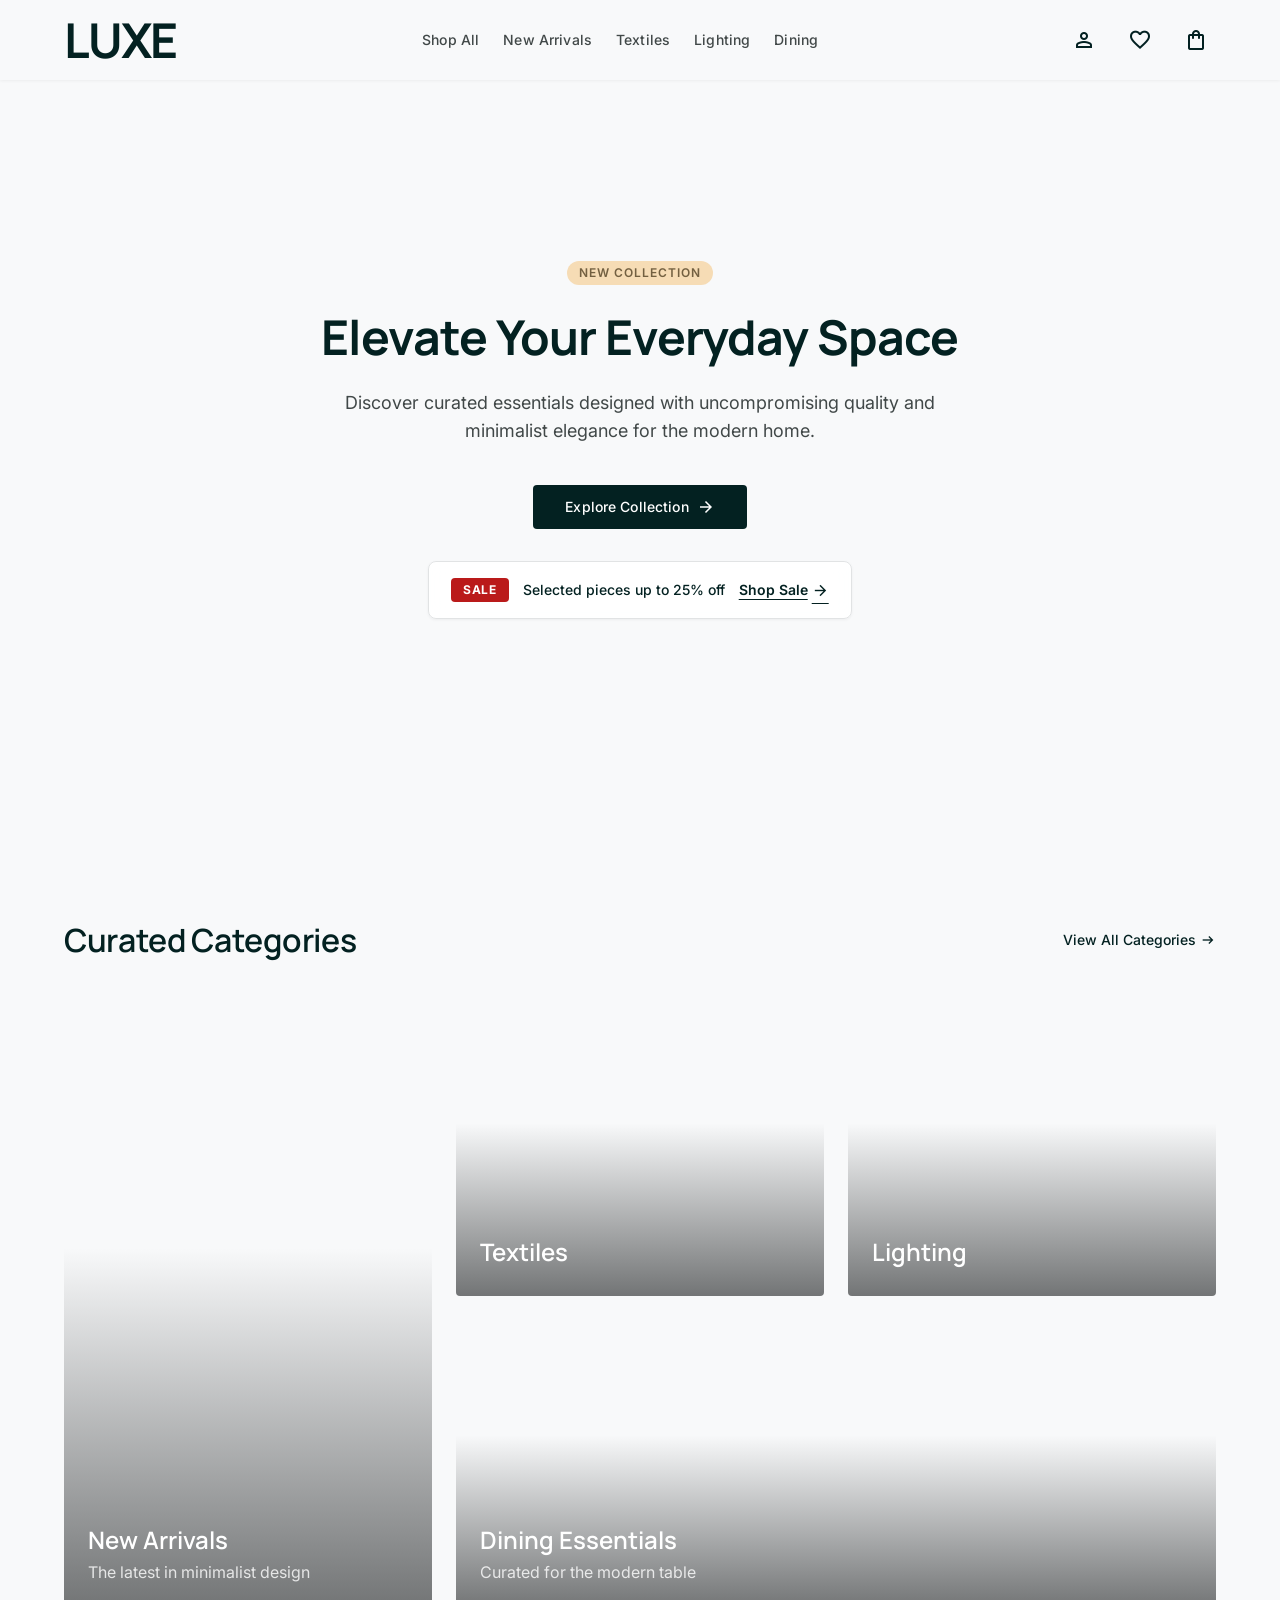
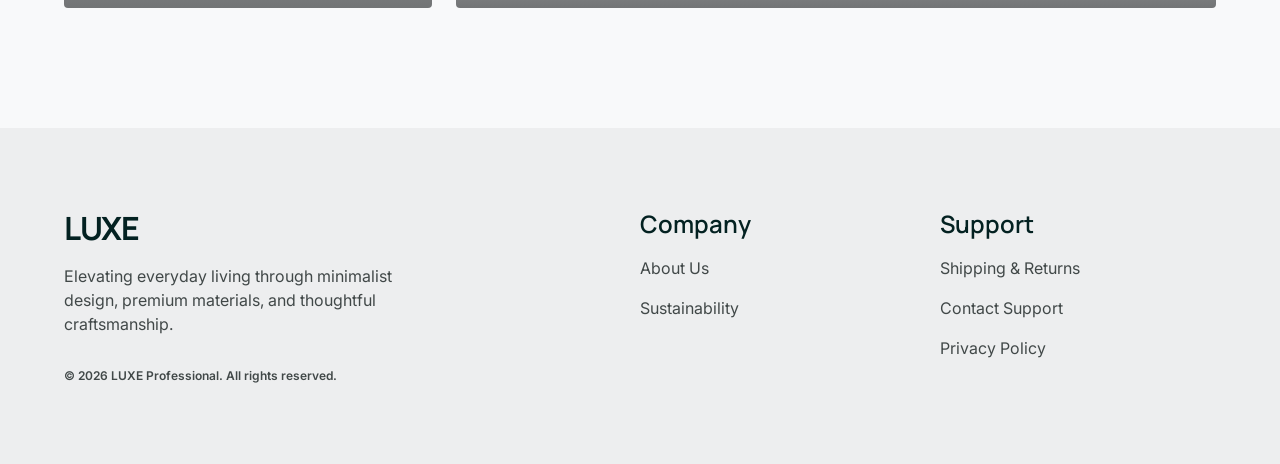
==== commit db478449: "I do alot so i so sory about it i forgot to do same saves" ====
--- a/ethereal_commerce/index.html
+++ b/ethereal_commerce/index.html
@@ -66,6 +66,28 @@
           Explore Collection
           <span class="material-symbols-outlined" style="font-size:18px;">arrow_forward</span>
         </a>
+        <div class="sale-banner-home">
+
+    <span class="chip chip-sale">
+        SALE
+    </span>
+
+    <span class="sale-banner-text">
+        Selected pieces up to 25% off
+    </span>
+
+    <a
+        href="sale.html"
+        class="sale-banner-link"
+    >
+        Shop Sale
+
+        <span class="material-symbols-outlined">
+            arrow_forward
+        </span>
+    </a>
+
+</div>
       </div>
     </section>
 
--- a/ethereal_commerce/css/styles.css
+++ b/ethereal_commerce/css/styles.css
@@ -2187,4 +2187,249 @@
   .spec-grid {
     grid-template-columns: 1fr;
   }
+}
+/* =====================================================
+   SALE
+   ===================================================== */
+
+.chip-sale {
+    background: var(--error);
+    color: var(--on-error);
+    font-weight: 700;
+}
+
+
+.sale-price {
+    display: flex;
+    flex-direction: column;
+    align-items: flex-end;
+    gap: 2px;
+}
+
+
+.old-price {
+    font-size: 13px;
+    line-height: 18px;
+    color: var(--outline);
+    text-decoration: line-through;
+}
+
+
+.new-price {
+    font-size: 18px;
+    line-height: 28px;
+    font-weight: 700;
+    color: var(--error);
+}
+
+
+.product-card-image .chip-sale {
+    position: absolute;
+    top: 16px;
+    right: 16px;
+    left: auto;
+    z-index: 3;
+}
+
+
+.sale-nav-link {
+    color: var(--error);
+    font-weight: 700;
+}
+
+
+.sale-nav-link:hover {
+    color: var(--error);
+}
+/* =====================================================
+   HOME SALE BANNER
+   ===================================================== */
+
+.sale-banner-home {
+    margin-top: 32px;
+    padding: 16px 22px;
+
+    display: flex;
+    align-items: center;
+    justify-content: center;
+
+    gap: 14px;
+    flex-wrap: wrap;
+
+    background: rgba(255, 255, 255, 0.88);
+
+    border: 1px solid var(--surface-variant);
+
+    border-radius: var(--radius);
+
+    backdrop-filter: blur(10px);
+
+    box-shadow: var(--shadow-sm);
+}
+
+
+.sale-banner-text {
+    font-size: 14px;
+    font-weight: 500;
+    color: var(--primary);
+}
+
+
+.sale-banner-link {
+    display: inline-flex;
+    align-items: center;
+    gap: 4px;
+
+    font-size: 14px;
+    font-weight: 600;
+
+    color: var(--primary);
+
+    text-decoration: underline;
+    text-underline-offset: 4px;
+
+    transition: opacity 0.2s ease;
+}
+
+
+.sale-banner-link:hover {
+    opacity: 0.65;
+}
+
+
+.sale-banner-link .material-symbols-outlined {
+    font-size: 17px;
+}
+/* =====================================================
+   SALE SYSTEM
+   ===================================================== */
+
+.chip-sale {
+    background: var(--error);
+    color: var(--on-error);
+    font-weight: 700;
+}
+
+
+.sale-price {
+    display: flex;
+    flex-direction: column;
+    align-items: flex-end;
+    gap: 2px;
+}
+
+
+.old-price {
+    font-size: 13px;
+    line-height: 18px;
+    color: var(--outline);
+    text-decoration: line-through;
+}
+
+
+.new-price {
+    font-size: 18px;
+    line-height: 28px;
+    font-weight: 700;
+    color: var(--error);
+}
+
+
+.product-card-image .chip-sale {
+    position: absolute;
+    top: 16px;
+    right: 16px;
+    left: auto;
+    z-index: 3;
+}
+
+
+.sale-nav-link {
+    color: var(--error);
+    font-weight: 700;
+}
+
+
+.sale-nav-link:hover {
+    color: var(--error);
+}
+
+
+/* =====================================================
+   SALE PRICE ON PRODUCT PAGE
+   ===================================================== */
+
+.product-old-price {
+    display: inline-block;
+    margin-right: 10px;
+    color: var(--outline);
+    font-size: 15px;
+    text-decoration: line-through;
+    font-weight: 400;
+}
+
+
+.product-sale-price {
+    display: inline-block;
+    color: var(--error);
+    font-weight: 700;
+}
+/* =====================================================
+   HOME SALE BANNER
+   ===================================================== */
+
+.sale-banner-home {
+    margin-top: 32px;
+    padding: 16px 22px;
+
+    display: flex;
+    align-items: center;
+    justify-content: center;
+
+    gap: 14px;
+    flex-wrap: wrap;
+
+    background: rgba(255, 255, 255, 0.88);
+
+    border: 1px solid var(--surface-variant);
+
+    border-radius: var(--radius);
+
+    backdrop-filter: blur(10px);
+
+    box-shadow: var(--shadow-sm);
+}
+
+
+.sale-banner-text {
+    font-size: 14px;
+    font-weight: 500;
+    color: var(--primary);
+}
+
+
+.sale-banner-link {
+    display: inline-flex;
+    align-items: center;
+    gap: 4px;
+
+    font-size: 14px;
+    font-weight: 600;
+
+    color: var(--primary);
+
+    text-decoration: underline;
+    text-underline-offset: 4px;
+
+    transition: opacity 0.2s ease;
+}
+
+
+.sale-banner-link:hover {
+    opacity: 0.65;
+}
+
+
+.sale-banner-link .material-symbols-outlined {
+    font-size: 17px;
 }
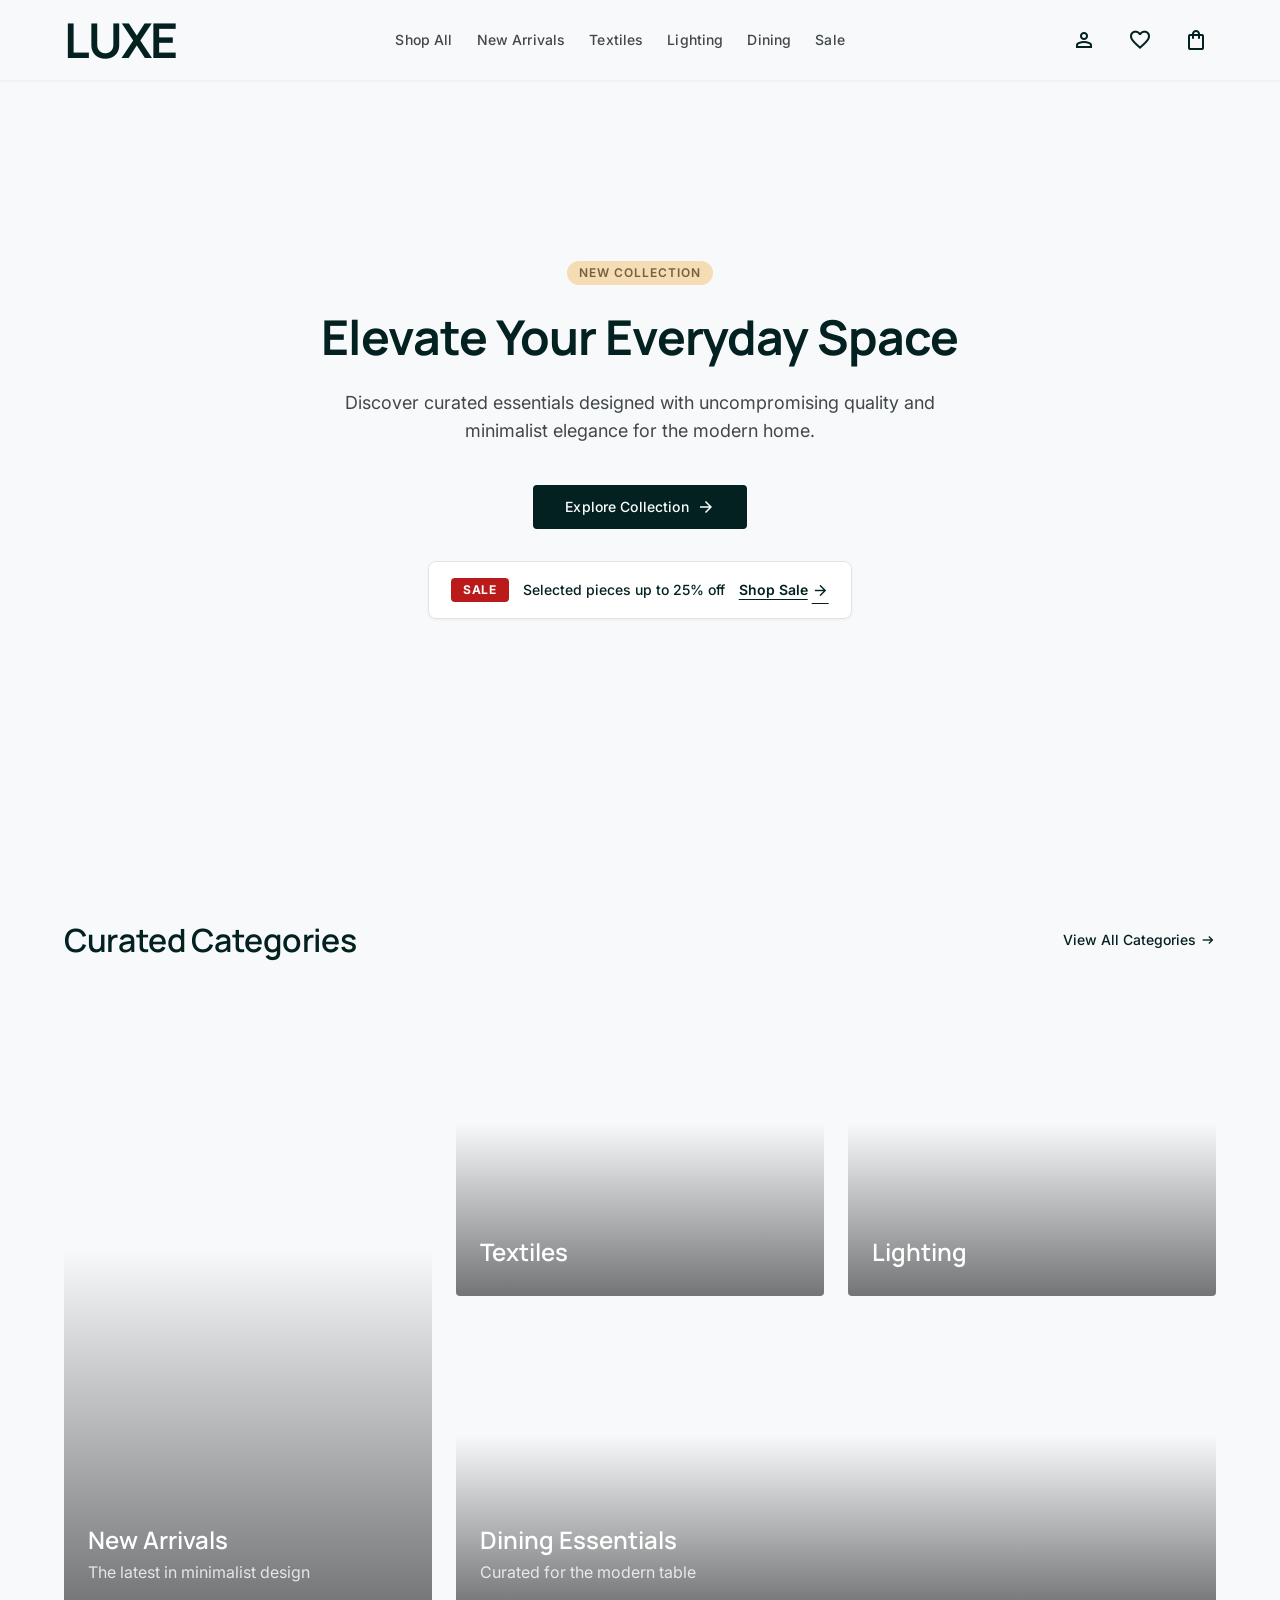
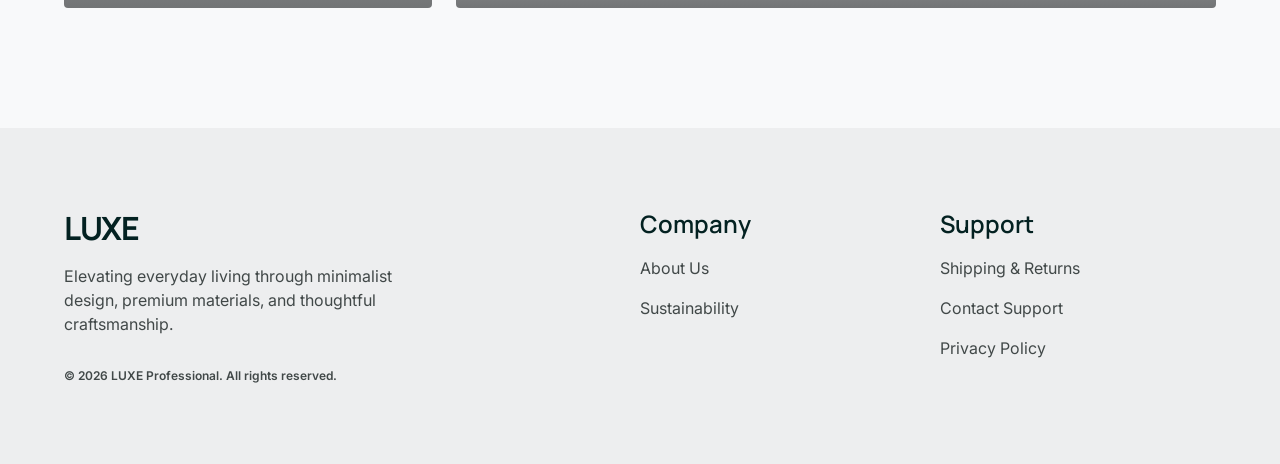
==== commit 5e9012d5: "NORMAL VERSION" ====
--- a/ethereal_commerce/index.html
+++ b/ethereal_commerce/index.html
@@ -27,18 +27,21 @@
         <a class="nav-link" href="shop.html?category=textiles">Textiles</a>
         <a class="nav-link" href="shop.html?category=lighting">Lighting</a>
         <a class="nav-link" href="shop.html?category=dining">Dining</a>
+        <a class="nav-link " href="sale.html">Sale</a>
+
       </nav>
 
       <div class="header-icons">
-        <button class="icon-btn" aria-label="Account">
+        <button class="icon-btn" aria-label="Account" onclick="location.href='account.html'">
           <span class="material-symbols-outlined">person</span>
         </button>
-        <button class="icon-btn" aria-label="Wishlist">
+        <button class="icon-btn" aria-label="Wishlist" onclick="location.href='wishlist.html'">
           <span class="material-symbols-outlined">favorite</span>
+          <span class="wishlist-badge" id="wishlist-badge">0</span>
         </button>
         <button class="icon-btn" aria-label="Cart" onclick="location.href='cart.html'">
           <span class="material-symbols-outlined">shopping_bag</span>
-          <span class="cart-badge" id="cart-badge">2</span>
+          <span class="cart-badge" id="cart-badge">0</span>
         </button>
         <button class="icon-btn mobile-menu-btn" aria-label="Menu" id="menu-toggle">
           <span class="material-symbols-outlined">menu</span>
@@ -68,28 +71,26 @@
         </a>
         <div class="sale-banner-home">
 
-    <span class="chip chip-sale">
-        SALE
-    </span>
+          <span class="chip chip-sale">
+            SALE
+          </span>
 
-    <span class="sale-banner-text">
-        Selected pieces up to 25% off
-    </span>
+          <span class="sale-banner-text">
+            Selected pieces up to 25% off
+          </span>
 
-    <a
-        href="sale.html"
-        class="sale-banner-link"
-    >
-        Shop Sale
+          <a href="sale.html" class="sale-banner-link">
+            Shop Sale
 
-        <span class="material-symbols-outlined">
-            arrow_forward
-        </span>
-    </a>
+            <span class="material-symbols-outlined">
+              arrow_forward
+            </span>
+          </a>
 
-</div>
+        </div>
       </div>
     </section>
+
 
     <!-- Curated Categories -->
     <section class="categories-section" id="categories">
@@ -154,6 +155,7 @@
 
   </main>
 
+
   <!-- ======= FOOTER ======= -->
   <footer class="site-footer">
     <div class="container footer-inner">
--- a/ethereal_commerce/css/styles.css
+++ b/ethereal_commerce/css/styles.css
@@ -303,7 +303,8 @@
   opacity: 0.7;
 }
 
-.cart-badge {
+.cart-badge,
+.wishlist-badge {
   position: absolute;
   top: 2px;
   right: 2px;
@@ -519,7 +520,7 @@
   position: relative;
   width: 100%;
   aspect-ratio: 3 / 4;
-  background: var(--surface-container-lowest);
+  background: transparent;
   overflow: hidden;
   margin-bottom: 16px;
   border-radius: var(--radius-sm);
@@ -604,25 +605,52 @@
   position: absolute;
   top: 12px;
   right: 12px;
-  width: 32px;
-  height: 32px;
+  width: 34px;
+  height: 34px;
   border-radius: var(--radius-full);
-  background: rgba(248, 249, 250, 0.8);
+  background: rgba(248, 249, 250, 0.88);
+  backdrop-filter: blur(4px);
   display: flex;
   align-items: center;
   justify-content: center;
-  color: var(--on-surface);
+  color: var(--on-surface-variant);
   opacity: 0;
-  transition: all 0.3s ease;
+  transition: all 0.25s ease;
+  z-index: 3;
 }
 
 .product-card:hover .product-card-image .wishlist-btn {
   opacity: 1;
 }
 
+.product-card-image .wishlist-btn.active,
+.wishlist-btn.active {
+  opacity: 1 !important;
+  color: var(--error);
+  background: var(--surface-container-lowest);
+  box-shadow: var(--shadow-sm);
+}
+
 .wishlist-btn:hover {
-  color: var(--primary);
-  background: var(--surface);
+  color: var(--error);
+  background: var(--surface-container-lowest);
+  transform: scale(1.08);
+}
+
+.wishlist-btn .material-symbols-outlined {
+  transition: transform 0.2s ease, font-variation-settings 0.2s ease;
+}
+
+.wishlist-btn.active .material-symbols-outlined,
+.wishlist-action.active .material-symbols-outlined {
+  font-variation-settings: 'FILL' 1;
+  color: var(--error);
+}
+
+.wishlist-action.active {
+  border-color: var(--error);
+  background: rgba(186, 26, 26, 0.06);
+  color: var(--error);
 }
 
 /* =====================================================
@@ -1293,11 +1321,7 @@
   border-color: var(--primary);
 }
 
-.size-filter-grid {
-  display: grid;
-  grid-template-columns: repeat(3, 1fr);
-  gap: 8px;
-}
+
 
 .product-grid {
   display: grid;
@@ -1363,7 +1387,7 @@
   flex: 1;
   border-radius: var(--radius);
   overflow: hidden;
-  background: var(--surface-container-low);
+  background: transparent;
   position: relative;
 }
 
@@ -1529,7 +1553,7 @@
 
 .related-card-image {
   aspect-ratio: 3 / 4;
-  background: var(--surface-container);
+  background: transparent;
   border-radius: var(--radius);
   overflow: hidden;
   margin-bottom: 16px;
@@ -1638,7 +1662,7 @@
 .cart-item-image {
   width: 192px;
   min-height: 192px;
-  background: var(--surface-container-low);
+  background: transparent;
   flex-shrink: 0;
 }
 
@@ -2188,170 +2212,173 @@
     grid-template-columns: 1fr;
   }
 }
+
 /* =====================================================
    SALE
    ===================================================== */
 
 .chip-sale {
-    background: var(--error);
-    color: var(--on-error);
-    font-weight: 700;
+  background: var(--error);
+  color: var(--on-error);
+  font-weight: 700;
 }
 
 
 .sale-price {
-    display: flex;
-    flex-direction: column;
-    align-items: flex-end;
-    gap: 2px;
+  display: flex;
+  flex-direction: column;
+  align-items: flex-end;
+  gap: 2px;
 }
 
 
 .old-price {
-    font-size: 13px;
-    line-height: 18px;
-    color: var(--outline);
-    text-decoration: line-through;
+  font-size: 13px;
+  line-height: 18px;
+  color: var(--outline);
+  text-decoration: line-through;
 }
 
 
 .new-price {
-    font-size: 18px;
-    line-height: 28px;
-    font-weight: 700;
-    color: var(--error);
+  font-size: 18px;
+  line-height: 28px;
+  font-weight: 700;
+  color: var(--error);
 }
 
 
 .product-card-image .chip-sale {
-    position: absolute;
-    top: 16px;
-    right: 16px;
-    left: auto;
-    z-index: 3;
+  position: absolute;
+  top: 16px;
+  right: 16px;
+  left: auto;
+  z-index: 3;
 }
 
 
 .sale-nav-link {
-    color: var(--error);
-    font-weight: 700;
+  color: var(--error);
+  font-weight: 700;
 }
 
 
 .sale-nav-link:hover {
-    color: var(--error);
-}
+  color: var(--error);
+}
+
 /* =====================================================
    HOME SALE BANNER
    ===================================================== */
 
 .sale-banner-home {
-    margin-top: 32px;
-    padding: 16px 22px;
-
-    display: flex;
-    align-items: center;
-    justify-content: center;
-
-    gap: 14px;
-    flex-wrap: wrap;
-
-    background: rgba(255, 255, 255, 0.88);
-
-    border: 1px solid var(--surface-variant);
-
-    border-radius: var(--radius);
-
-    backdrop-filter: blur(10px);
-
-    box-shadow: var(--shadow-sm);
+  margin-top: 32px;
+  padding: 16px 22px;
+
+  display: flex;
+  align-items: center;
+  justify-content: center;
+
+  gap: 14px;
+  flex-wrap: wrap;
+
+  background: rgba(255, 255, 255, 0.88);
+
+  border: 1px solid var(--surface-variant);
+
+  border-radius: var(--radius);
+
+  backdrop-filter: blur(10px);
+
+  box-shadow: var(--shadow-sm);
 }
 
 
 .sale-banner-text {
-    font-size: 14px;
-    font-weight: 500;
-    color: var(--primary);
+  font-size: 14px;
+  font-weight: 500;
+  color: var(--primary);
 }
 
 
 .sale-banner-link {
-    display: inline-flex;
-    align-items: center;
-    gap: 4px;
-
-    font-size: 14px;
-    font-weight: 600;
-
-    color: var(--primary);
-
-    text-decoration: underline;
-    text-underline-offset: 4px;
-
-    transition: opacity 0.2s ease;
+  display: inline-flex;
+  align-items: center;
+  gap: 4px;
+
+  font-size: 14px;
+  font-weight: 600;
+
+  color: var(--primary);
+
+  text-decoration: underline;
+  text-underline-offset: 4px;
+
+  transition: opacity 0.2s ease;
 }
 
 
 .sale-banner-link:hover {
-    opacity: 0.65;
+  opacity: 0.65;
 }
 
 
 .sale-banner-link .material-symbols-outlined {
-    font-size: 17px;
-}
+  font-size: 17px;
+}
+
 /* =====================================================
    SALE SYSTEM
    ===================================================== */
 
 .chip-sale {
-    background: var(--error);
-    color: var(--on-error);
-    font-weight: 700;
+  background: var(--error);
+  color: var(--on-error);
+  font-weight: 700;
 }
 
 
 .sale-price {
-    display: flex;
-    flex-direction: column;
-    align-items: flex-end;
-    gap: 2px;
+  display: flex;
+  flex-direction: column;
+  align-items: flex-end;
+  gap: 2px;
 }
 
 
 .old-price {
-    font-size: 13px;
-    line-height: 18px;
-    color: var(--outline);
-    text-decoration: line-through;
+  font-size: 13px;
+  line-height: 18px;
+  color: var(--outline);
+  text-decoration: line-through;
 }
 
 
 .new-price {
-    font-size: 18px;
-    line-height: 28px;
-    font-weight: 700;
-    color: var(--error);
+  font-size: 18px;
+  line-height: 28px;
+  font-weight: 700;
+  color: var(--error);
 }
 
 
 .product-card-image .chip-sale {
-    position: absolute;
-    top: 16px;
-    right: 16px;
-    left: auto;
-    z-index: 3;
+  position: absolute;
+  top: 16px;
+  right: 16px;
+  left: auto;
+  z-index: 3;
 }
 
 
 .sale-nav-link {
-    color: var(--error);
-    font-weight: 700;
+  color: var(--error);
+  font-weight: 700;
 }
 
 
 .sale-nav-link:hover {
-    color: var(--error);
+  color: var(--error);
 }
 
 
@@ -2360,76 +2387,385 @@
    ===================================================== */
 
 .product-old-price {
-    display: inline-block;
-    margin-right: 10px;
-    color: var(--outline);
-    font-size: 15px;
-    text-decoration: line-through;
-    font-weight: 400;
+  display: inline-block;
+  margin-right: 10px;
+  color: var(--outline);
+  font-size: 15px;
+  text-decoration: line-through;
+  font-weight: 400;
 }
 
 
 .product-sale-price {
-    display: inline-block;
-    color: var(--error);
-    font-weight: 700;
-}
+  display: inline-block;
+  color: var(--error);
+  font-weight: 700;
+}
+
 /* =====================================================
    HOME SALE BANNER
    ===================================================== */
 
 .sale-banner-home {
-    margin-top: 32px;
-    padding: 16px 22px;
-
-    display: flex;
-    align-items: center;
-    justify-content: center;
-
-    gap: 14px;
-    flex-wrap: wrap;
-
-    background: rgba(255, 255, 255, 0.88);
-
-    border: 1px solid var(--surface-variant);
-
-    border-radius: var(--radius);
-
-    backdrop-filter: blur(10px);
-
-    box-shadow: var(--shadow-sm);
+  margin-top: 32px;
+  padding: 16px 22px;
+
+  display: flex;
+  align-items: center;
+  justify-content: center;
+
+  gap: 14px;
+  flex-wrap: wrap;
+
+  background: rgba(255, 255, 255, 0.88);
+
+  border: 1px solid var(--surface-variant);
+
+  border-radius: var(--radius);
+
+  backdrop-filter: blur(10px);
+
+  box-shadow: var(--shadow-sm);
 }
 
 
 .sale-banner-text {
-    font-size: 14px;
-    font-weight: 500;
-    color: var(--primary);
+  font-size: 14px;
+  font-weight: 500;
+  color: var(--primary);
 }
 
 
 .sale-banner-link {
-    display: inline-flex;
-    align-items: center;
-    gap: 4px;
-
-    font-size: 14px;
-    font-weight: 600;
-
-    color: var(--primary);
-
-    text-decoration: underline;
-    text-underline-offset: 4px;
-
-    transition: opacity 0.2s ease;
+  display: inline-flex;
+  align-items: center;
+  gap: 4px;
+
+  font-size: 14px;
+  font-weight: 600;
+
+  color: var(--primary);
+
+  text-decoration: underline;
+  text-underline-offset: 4px;
+
+  transition: opacity 0.2s ease;
 }
 
 
 .sale-banner-link:hover {
-    opacity: 0.65;
+  opacity: 0.65;
 }
 
 
 .sale-banner-link .material-symbols-outlined {
-    font-size: 17px;
+  font-size: 17px;
+}
+
+/* =====================================================
+   IMAGE ZOOM LENS
+   ===================================================== */
+
+/* Отключаем простое масштабирование при наведении */
+.main-image:hover img {
+  transform: none !important;
+}
+
+/* Разрешаем элементам выходить за границы фото */
+.main-image {
+  position: relative;
+  overflow: visible !important;
+}
+
+#main-product-img {
+  border-radius: var(--radius);
+  display: block;
+  width: 100%;
+}
+
+/* Квадратик-линза на оригинале */
+.zoom-lens {
+  position: absolute;
+  border: 1px solid rgba(0, 0, 0, 0.4);
+  background: rgba(255, 255, 255, 0.35);
+  backdrop-filter: blur(1px);
+  cursor: crosshair;
+  display: none;
+  pointer-events: none;
+  /* чтобы события мыши не застревали на квадратике */
+  z-index: 10;
+}
+
+/* Окно с увеличенной картинкой (всплывает справа от фото) */
+.zoom-result {
+  position: absolute;
+  top: 10px;
+  left: calc(100% + 37px);
+  /* отступ 24px справа от фото */
+  width: 480px;
+  height: 480px;
+  border: 1px solid var(--surface-variant);
+  border-radius: var(--radius);
+  background-color: var(--surface-container-lowest);
+  background-repeat: no-repeat;
+  box-shadow: var(--shadow-lg);
+  display: none;
+  z-index: 100;
+  pointer-events: none;
+}
+
+/* На планшетах и смартфонах лупу отключаем */
+@media (max-width: 1024px) {
+
+  .zoom-lens,
+  .zoom-result {
+    display: none !important;
+  }
+}
+
+.main-image:hover img,
+.main-image img {
+  transform: none !important;
+  transition: none !important;
+}
+
+/* =====================================================
+   AUTH & SAVED CARD STYLES
+   ===================================================== */
+.auth-tabs {
+  display: flex;
+  gap: 12px;
+  margin-bottom: 24px;
+}
+
+.auth-tab-btn {
+  flex: 1;
+  padding: 12px;
+  text-align: center;
+  font-size: 16px;
+  font-weight: 600;
+  border-bottom: 2px solid var(--surface-variant);
+  color: var(--on-surface-variant);
+  transition: all 0.2s;
+}
+
+.auth-tab-btn.active {
+  color: var(--primary);
+  border-bottom-color: var(--primary);
+}
+
+.auth-card {
+  background: var(--surface-container-lowest);
+  border: 1px solid var(--surface-variant);
+  border-radius: var(--radius);
+  padding: 32px;
+  box-shadow: var(--shadow-sm);
+}
+
+.saved-card-box {
+  display: flex;
+  justify-content: space-between;
+  align-items: center;
+  padding: 16px;
+  border: 1.5px solid var(--primary);
+  border-radius: var(--radius-sm);
+  background: var(--surface-container-lowest);
+}
+
+.saved-card-info {
+  display: flex;
+  align-items: center;
+  gap: 12px;
+}
+
+/* =====================================================
+   WISHLIST PAGE
+   ===================================================== */
+.wishlist-header-row {
+  display: flex;
+  justify-content: space-between;
+  align-items: flex-end;
+  flex-wrap: wrap;
+  gap: 16px;
+  padding-bottom: 24px;
+  border-bottom: 1px solid var(--surface-variant);
+  margin-bottom: 36px;
+}
+
+.wishlist-header-title h1 {
+  color: var(--primary);
+  margin-bottom: 6px;
+}
+
+.wishlist-header-title p {
+  color: var(--on-surface-variant);
+}
+
+.wishlist-header-actions {
+  display: flex;
+  align-items: center;
+  gap: 12px;
+  flex-wrap: wrap;
+}
+
+.wishlist-grid {
+  display: grid;
+  grid-template-columns: repeat(auto-fill, minmax(280px, 1fr));
+  gap: 32px;
+  margin-bottom: 48px;
+}
+
+.wishlist-card {
+  background: var(--surface-container-lowest);
+  border: 1px solid var(--surface-variant);
+  border-radius: var(--radius);
+  overflow: hidden;
+  display: flex;
+  flex-direction: column;
+  transition: transform 0.25s ease, box-shadow 0.25s ease;
+  position: relative;
+}
+
+.wishlist-card:hover {
+  transform: translateY(-4px);
+  box-shadow: var(--shadow-md);
+}
+
+.wishlist-card-image-wrap {
+  position: relative;
+  aspect-ratio: 1;
+  overflow: hidden;
+  background: var(--surface-container);
+  display: block;
+}
+
+.wishlist-card-image-wrap img {
+  width: 100%;
+  height: 100%;
+  object-fit: cover;
+  transition: transform 0.4s ease;
+}
+
+.wishlist-card:hover .wishlist-card-image-wrap img {
+  transform: scale(1.04);
+}
+
+.wishlist-card-remove {
+  position: absolute;
+  top: 12px;
+  right: 12px;
+  width: 34px;
+  height: 34px;
+  border-radius: var(--radius-full);
+  background: rgba(248, 249, 250, 0.9);
+  backdrop-filter: blur(4px);
+  display: flex;
+  align-items: center;
+  justify-content: center;
+  color: var(--on-surface-variant);
+  transition: all 0.2s ease;
+  z-index: 2;
+}
+
+.wishlist-card-remove:hover {
+  color: var(--error);
+  background: #ffffff;
+  transform: scale(1.1);
+}
+
+.wishlist-card-content {
+  padding: 20px;
+  display: flex;
+  flex-direction: column;
+  flex-grow: 1;
+  justify-content: space-between;
+  gap: 16px;
+}
+
+.wishlist-card-meta {
+  display: flex;
+  flex-direction: column;
+  gap: 6px;
+}
+
+.wishlist-card-name {
+  font-family: 'Manrope', sans-serif;
+  font-size: 16px;
+  font-weight: 600;
+  color: var(--primary);
+  line-height: 1.3;
+}
+
+.wishlist-card-name:hover {
+  text-decoration: underline;
+}
+
+.wishlist-card-variant {
+  font-size: 13px;
+  color: var(--on-surface-variant);
+}
+
+.wishlist-card-pricing {
+  margin-top: 4px;
+}
+
+.wishlist-card-actions {
+  display: flex;
+  gap: 8px;
+  margin-top: auto;
+}
+
+.wishlist-card-actions .btn {
+  flex: 1;
+  padding: 10px 12px;
+  font-size: 13px;
+  white-space: nowrap;
+}
+
+.wishlist-empty-state {
+  text-align: center;
+  padding: 80px 20px;
+  border: 1px dashed var(--surface-variant);
+  border-radius: var(--radius-lg);
+  background: var(--surface-container-lowest);
+  max-width: 560px;
+  margin: 40px auto 80px;
+}
+
+.wishlist-empty-icon {
+  width: 72px;
+  height: 72px;
+  border-radius: var(--radius-full);
+  background: rgba(186, 26, 26, 0.08);
+  color: var(--error);
+  display: flex;
+  align-items: center;
+  justify-content: center;
+  margin: 0 auto 20px;
+}
+
+.wishlist-empty-icon .material-symbols-outlined {
+  font-size: 36px;
+}
+
+.wishlist-empty-state h2 {
+  color: var(--primary);
+  margin-bottom: 10px;
+}
+
+.wishlist-empty-state p {
+  color: var(--on-surface-variant);
+  margin-bottom: 28px;
+  font-size: 15px;
+  line-height: 1.6;
+}
+
+@media (max-width: 480px) {
+  .size-grid {
+    grid-template-columns: repeat(2, 1fr);
+  }
+
+  .spec-grid {
+    grid-template-columns: 1fr;
+  }
 }
